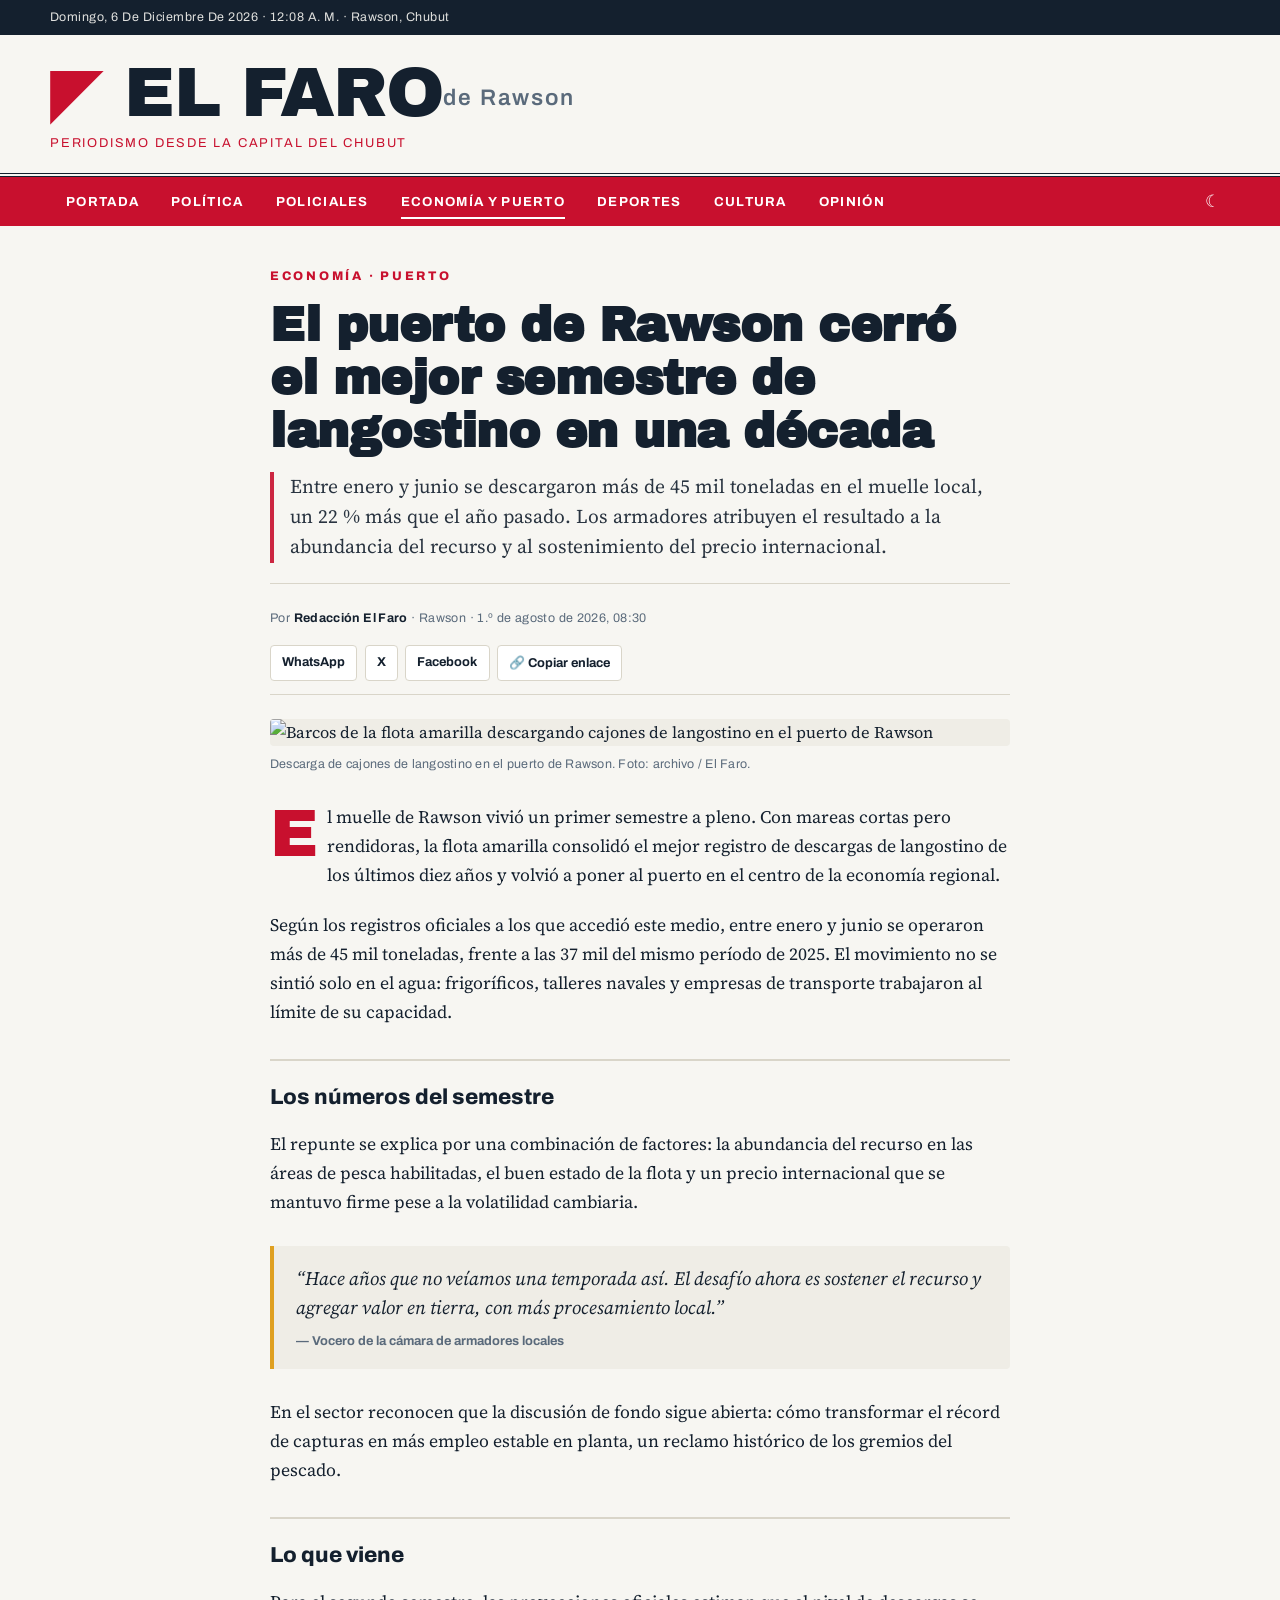
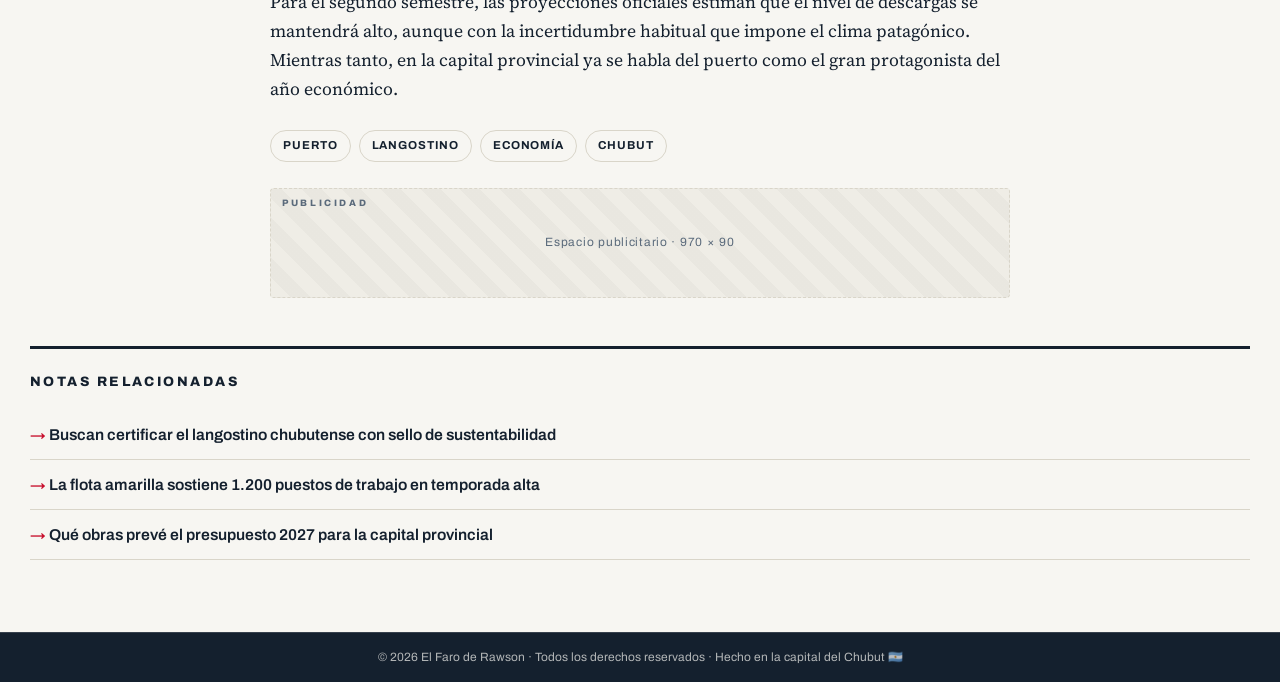
==== articulos/plantilla.html @ 27c84425 "Primer commit: estructura y portada de El Faro de Rawson" ====
<!DOCTYPE html>
<html lang="es">
<head>
  <meta charset="UTF-8">
  <meta name="viewport" content="width=device-width, initial-scale=1.0">
  <title>El puerto de Rawson cerró el mejor semestre de langostino en una década — El Faro de Rawson</title>
  <meta name="description" content="Entre enero y junio se descargaron más de 45 mil toneladas en el muelle local, un 22 % más que el año pasado.">
  <link rel="preconnect" href="https://fonts.googleapis.com">
  <link rel="preconnect" href="https://fonts.gstatic.com" crossorigin>
  <link href="https://fonts.googleapis.com/css2?family=Archivo:ital,wght@0,400;0,600;0,700;0,800;1,400&family=Archivo+Black&family=Source+Serif+4:ital,opsz,wght@0,8..60,400;0,8..60,600;1,8..60,400&display=swap" rel="stylesheet">
  <link rel="stylesheet" href="../assets/css/styles.css">
  <script>
    (function(){var t=localStorage.getItem('tema');
      if(t) document.documentElement.dataset.tema=t;
      else if(matchMedia('(prefers-color-scheme: dark)').matches) document.documentElement.dataset.tema='oscuro';
    })();
    document.documentElement.classList.add('js');
  </script>
</head>
<body>
<div id="progreso" aria-hidden="true"></div>
<a class="skip-link" href="#contenido">Saltar al contenido</a>

<div class="topbar">
  <div class="contenedor topbar__interior">
    <p class="topbar__fecha"><span id="fecha">—</span> · <span id="reloj">—</span> · Rawson, Chubut</p>
  </div>
</div>

<header class="masthead">
  <div class="contenedor masthead__interior">
    <div class="masthead__marca">
      <p class="marca-nombre"><a href="../index.html">EL FARO<span class="marca-de"> de Rawson</span></a></p>
      <p class="marca-tagline">Periodismo desde la capital del Chubut</p>
    </div>
  </div>
</header>

<nav class="nav" id="nav" aria-label="Secciones">
  <div class="contenedor nav__interior">
    <button class="nav__menu-btn" id="menu-btn" aria-expanded="false" aria-controls="nav-links">☰ <span>Secciones</span></button>
    <ul class="nav__links" id="nav-links">
      <li><a class="nav__link" href="../index.html">Portada</a></li>
      <li><a class="nav__link" href="../index.html#politica">Política</a></li>
      <li><a class="nav__link" href="../index.html#policiales">Policiales</a></li>
      <li><a class="nav__link activa" href="../index.html#economia">Economía y Puerto</a></li>
      <li><a class="nav__link" href="../index.html#deportes">Deportes</a></li>
      <li><a class="nav__link" href="../index.html#cultura">Cultura</a></li>
      <li><a class="nav__link" href="../index.html#opinion">Opinión</a></li>
    </ul>
    <div class="nav__acciones">
      <button class="nav__icono" id="btn-tema" aria-label="Cambiar entre modo claro y oscuro">☾</button>
    </div>
  </div>
</nav>

<!-- ✏️ PLANTILLA DE NOTA: duplicá este archivo por artículo (ej: 2026-08-01-titulo-de-la-nota.html)
     y cambiá: volanta, H1, bajada, firma, fecha, foto/epígrafe, cuerpo y etiquetas. -->
<main id="contenido">
  <article class="articulo" itemscope itemtype="https://schema.org/NewsArticle">
    <span class="articulo__kicker" itemprop="articleSection">Economía · Puerto</span>
    <h1 itemprop="headline">El puerto de Rawson cerró el mejor semestre de langostino en una década</h1>
    <p class="articulo__bajada" itemprop="description">Entre enero y junio se descargaron más de 45 mil toneladas en el muelle local, un 22 % más que el año pasado. Los armadores atribuyen el resultado a la abundancia del recurso y al sostenimiento del precio internacional.</p>

    <div class="articulo__meta">
      <p class="byline">Por <strong itemprop="author">Redacción El Faro</strong> · Rawson ·
        <time datetime="2026-08-01T08:30-03:00" itemprop="datePublished">1.º de agosto de 2026, 08:30</time></p>
      <div class="compartir">
        <a class="btn-compartir" id="c-wa" href="#" target="_blank" rel="noopener">WhatsApp</a>
        <a class="btn-compartir" id="c-x" href="#" target="_blank" rel="noopener">X</a>
        <a class="btn-compartir" id="c-fb" href="#" target="_blank" rel="noopener">Facebook</a>
        <button class="btn-compartir" id="btn-copiar">🔗 Copiar enlace</button>
      </div>
    </div>

    <figure class="articulo__hero">
      <img src="https://picsum.photos/seed/puerto-rawson/1400/800" alt="Barcos de la flota amarilla descargando cajones de langostino en el puerto de Rawson" itemprop="image">
      <figcaption>Descarga de cajones de langostino en el puerto de Rawson. Foto: archivo / El Faro.</figcaption>
    </figure>

    <div class="cuerpo" itemprop="articleBody">
      <p>El muelle de Rawson vivió un primer semestre a pleno. Con mareas cortas pero rendidoras, la flota amarilla consolidó el mejor registro de descargas de langostino de los últimos diez años y volvió a poner al puerto en el centro de la economía regional.</p>
      <p>Según los registros oficiales a los que accedió este medio, entre enero y junio se operaron más de 45 mil toneladas, frente a las 37 mil del mismo período de 2025. El movimiento no se sintió solo en el agua: frigoríficos, talleres navales y empresas de transporte trabajaron al límite de su capacidad.</p>

      <h2>Los números del semestre</h2>
      <p>El repunte se explica por una combinación de factores: la abundancia del recurso en las áreas de pesca habilitadas, el buen estado de la flota y un precio internacional que se mantuvo firme pese a la volatilidad cambiaria.</p>
      <blockquote>
        “Hace años que no veíamos una temporada así. El desafío ahora es sostener el recurso y agregar valor en tierra, con más procesamiento local.”
        <cite>— Vocero de la cámara de armadores locales</cite>
      </blockquote>
      <p>En el sector reconocen que la discusión de fondo sigue abierta: cómo transformar el récord de capturas en más empleo estable en planta, un reclamo histórico de los gremios del pescado.</p>

      <h2>Lo que viene</h2>
      <p>Para el segundo semestre, las proyecciones oficiales estiman que el nivel de descargas se mantendrá alto, aunque con la incertidumbre habitual que impone el clima patagónico. Mientras tanto, en la capital provincial ya se habla del puerto como el gran protagonista del año económico.</p>
    </div>

    <div class="etiquetas">
      <a class="chip" href="#">Puerto</a><a class="chip" href="#">Langostino</a>
      <a class="chip" href="#">Economía</a><a class="chip" href="#">Chubut</a>
    </div>

    <!-- ══ PUBLICIDAD ══ Banner fluido dentro de la nota -->
    <div class="ad ad--leaderboard" role="complementary" aria-label="Espacio publicitario">
      <span class="ad__aviso">Espacio publicitario · 970 × 90</span>
    </div>
  </article>

  <section class="relacionadas contenedor">
    <h2>Notas relacionadas</h2>
    <ul>
      <li><a href="#">Buscan certificar el langostino chubutense con sello de sustentabilidad</a></li>
      <li><a href="#">La flota amarilla sostiene 1.200 puestos de trabajo en temporada alta</a></li>
      <li><a href="#">Qué obras prevé el presupuesto 2027 para la capital provincial</a></li>
    </ul>
  </section>
</main>

<footer class="footer">
  <div class="footer__legal">
    <div class="contenedor">
      <p>© <span id="anio">2026</span> El Faro de Rawson · Todos los derechos reservados · Hecho en la capital del Chubut 🇦🇷</p>
    </div>
  </div>
</footer>

<button class="volver-arriba" id="volver-arriba" aria-label="Volver arriba">↑</button>
<script src="../assets/js/main.js"></script>
<script>
  /* Enlaces de compartir con la URL real de la nota */
  (function(){
    var u = encodeURIComponent(location.href), t = encodeURIComponent(document.title);
    var wa = document.getElementById('c-wa'), x = document.getElementById('c-x'), fb = document.getElementById('c-fb');
    if (wa) wa.href = 'https://wa.me/?text=' + t + '%20' + u;
    if (x)  x.href  = 'https://twitter.com/intent/tweet?url=' + u + '&text=' + t;
    if (fb) fb.href = 'https://www.facebook.com/sharer/sharer.php?u=' + u;
  })();
</script>
</body>
</html>
---- assets/css/styles.css ----
/* ════════════════════════════════════════════
   EL FARO DE RAWSON — hoja de estilos
   Paleta: tinta (azul profundo), rojo noticia, papel
   ════════════════════════════════════════════ */

:root{
  --papel:#f7f6f2; --papel-2:#efede6; --blanco:#ffffff;
  --tinta:#14202e; --tinta-suave:#5a6a7b; --linea:#d9d5c9;
  --rojo:#c8102e; --rojo-osc:#8f0b20; --azul:#175a83; --oro:#dfa021;
  --sombra:0 12px 32px rgba(15,25,40,.14);
  --fuente-titulo:'Archivo Black',sans-serif;
  --fuente-ui:'Archivo',sans-serif;
  --fuente-cuerpo:'Source Serif 4',Georgia,serif;
}
[data-tema="oscuro"]{
  --papel:#0f1620; --papel-2:#151f2c; --blanco:#131d29;
  --tinta:#e9edf2; --tinta-suave:#9db0c2; --linea:#263444;
  --rojo:#e5344d; --rojo-osc:#b02036; --azul:#63abd8; --oro:#f0b43c;
  --sombra:0 12px 32px rgba(0,0,0,.55);
}

*,*::before,*::after{margin:0;padding:0;box-sizing:border-box}
html{scroll-behavior:smooth}
body{
  font-family:var(--fuente-cuerpo);font-size:1.02rem;line-height:1.65;
  color:var(--tinta);background:var(--papel);
}
img{display:block;max-width:100%;height:auto;background:var(--papel-2)}
a{color:inherit;text-decoration:none}
ul,ol{list-style:none}
button{font-family:var(--fuente-ui);cursor:pointer}
.contenedor{max-width:1220px;margin:0 auto;padding:0 1.25rem}

.skip-link{position:absolute;left:-999px;top:0;background:var(--rojo);color:#fff;padding:.6rem 1rem;z-index:200}
.skip-link:focus{left:0}
:focus-visible{outline:3px solid var(--azul);outline-offset:2px}
.noscript{background:var(--oro);color:#14202e;text-align:center;padding:.5rem;font-family:var(--fuente-ui);font-size:.85rem}

/* ── Barra superior ── */
.topbar{background:var(--tinta);color:var(--papel);font-family:var(--fuente-ui);font-size:.78rem}
.topbar__interior{display:flex;justify-content:space-between;align-items:center;gap:1rem;padding:.45rem 1.25rem;flex-wrap:wrap}
.topbar__fecha{text-transform:capitalize;letter-spacing:.04em;opacity:.9}
.dolar{display:flex;gap:1.4rem}
.dolar__item{opacity:.85}
.dolar__item strong{color:var(--oro);font-weight:800;margin-left:.25rem}

/* ── Cabecera ── */
.masthead{border-bottom:4px double var(--tinta);background:var(--papel)}
.masthead__interior{display:flex;justify-content:space-between;align-items:flex-end;gap:2rem;padding:1.6rem 1.25rem 1.2rem;flex-wrap:wrap}
.marca-nombre{font-family:var(--fuente-titulo);font-size:clamp(2.6rem,6vw,4.4rem);line-height:.9;letter-spacing:-.02em}
.marca-nombre::before{content:"◤ ";color:var(--rojo)}
.marca-de{font-family:var(--fuente-ui);font-weight:600;font-size:.32em;letter-spacing:.08em;color:var(--tinta-suave);display:inline-block;transform:translateY(-.5em)}
.marca-tagline{font-family:var(--fuente-ui);font-size:.8rem;letter-spacing:.14em;text-transform:uppercase;color:var(--rojo);margin-top:.55rem}
.clima{display:flex;align-items:center;gap:.8rem;border:1px solid var(--linea);background:var(--blanco);padding:.6rem 1rem;border-radius:6px;box-shadow:var(--sombra)}
.clima__icono{font-size:1.9rem}
.clima__datos{display:flex;flex-direction:column;font-family:var(--fuente-ui);line-height:1.25}
.clima__datos strong{font-size:1.35rem;font-weight:800}
.clima__datos span{font-size:.78rem;color:var(--tinta-suave)}
.clima__datos small{font-size:.72rem;color:var(--azul);font-weight:700}

/* ── Navegación ── */
.nav{position:sticky;top:0;z-index:100;background:var(--rojo);transition:box-shadow .3s}
.nav.compacta{box-shadow:0 6px 18px rgba(0,0,0,.28)}
.nav__interior{display:flex;align-items:center;gap:1rem;padding:0 1.25rem}
.nav__links{display:flex;flex-wrap:wrap}
.nav__link{display:block;padding:.85rem 1rem;font-family:var(--fuente-ui);font-weight:700;font-size:.82rem;letter-spacing:.1em;text-transform:uppercase;color:#fff;position:relative;transition:background .25s}
.nav__link::after{content:"";position:absolute;left:1rem;right:1rem;bottom:.45rem;height:2px;background:#fff;transform:scaleX(0);transform-origin:left;transition:transform .3s}
.nav__link:hover::after,.nav__link.activa::after{transform:scaleX(1)}
.nav__link:hover{background:var(--rojo-osc)}
.nav__acciones{margin-left:auto;display:flex;align-items:center;gap:.4rem}
.nav__icono{background:transparent;border:0;color:#fff;font-size:1.05rem;padding:.5rem .6rem;border-radius:4px;transition:background .25s,transform .25s}
.nav__icono:hover{background:var(--rojo-osc);transform:translateY(-1px)}
.buscador{display:flex;overflow:hidden;max-width:0;transition:max-width .35s ease}
.buscador.abierto{max-width:230px}
.buscador input{border:0;padding:.5rem .8rem;font-family:var(--fuente-ui);font-size:.85rem;width:220px;border-radius:4px;color:#14202e}
.nav__menu-btn{display:none;background:transparent;border:0;color:#fff;font-family:var(--fuente-ui);font-weight:700;font-size:.9rem;padding:.8rem 0;letter-spacing:.08em}

/* ── Cinta de último momento ── */
.ticker{display:flex;align-items:stretch;background:var(--tinta);color:var(--papel);overflow:hidden}
.ticker__badge{flex:0 0 auto;display:flex;align-items:center;gap:.5rem;background:var(--rojo);color:#fff;padding:.55rem 1rem;font-family:var(--fuente-ui);font-weight:800;font-size:.72rem;letter-spacing:.16em}
.ticker__badge::before{content:"";width:8px;height:8px;border-radius:50%;background:#fff;animation:pulso 1.2s infinite}
@keyframes pulso{50%{opacity:.2}}
.ticker__vista{flex:1;overflow:hidden;display:flex;align-items:center}
.ticker__pista{display:inline-flex;white-space:nowrap;animation:deslizar 38s linear infinite;font-family:var(--fuente-ui);font-size:.85rem}
.ticker:hover .ticker__pista{animation-play-state:paused}
.ticker__item::after{content:"◆";color:var(--rojo);margin:0 1.6rem;font-size:.7em}
@keyframes deslizar{to{transform:translateX(-50%)}}

/* ── Portada ── */
.portada{display:grid;grid-template-columns:repeat(12,1fr);gap:2rem 2.2rem;padding:2rem 0 1.5rem}
.nota-principal{grid-column:1/9}
.rail{grid-column:9/13;display:flex;flex-direction:column;gap:1.4rem}

.nota__foto{display:block;position:relative;overflow:hidden;border-radius:4px}
.nota__foto img{width:100%;transition:transform .55s ease,filter .55s ease}
.nota:hover .nota__foto img{transform:scale(1.045);filter:contrast(1.05)}
.nota__tag{position:absolute;top:.8rem;left:.8rem;background:var(--rojo);color:#fff;font-family:var(--fuente-ui);font-weight:800;font-size:.68rem;letter-spacing:.16em;padding:.35rem .7rem;border-radius:3px}
.marcador{position:absolute;bottom:.8rem;right:.8rem;background:var(--tinta);color:var(--papel);font-family:var(--fuente-titulo);font-size:1rem;padding:.3rem .7rem;border-radius:4px;letter-spacing:.05em}

.volanta{display:block;font-family:var(--fuente-ui);font-weight:800;font-size:.7rem;letter-spacing:.18em;text-transform:uppercase;color:var(--rojo);margin-bottom:.4rem}
.v-provincia{color:var(--azul)} .v-ciudad{color:var(--oro)}
.v-economia{color:var(--azul)} .v-policiales{color:var(--rojo-osc)}
.v-deportes{color:#1e7d3c} .v-cultura{color:#7a4bb5}
[data-tema="oscuro"] .v-deportes{color:#5ec98a} [data-tema="oscuro"] .v-cultura{color:#c09af0}

.nota__titulo{font-family:var(--fuente-titulo);font-size:1.15rem;line-height:1.22;margin:.2rem 0 .5rem}
.nota__titulo a{background:linear-gradient(var(--rojo),var(--rojo)) no-repeat 0 100%/0 3px;transition:background-size .35s ease;padding-bottom:3px}
.nota:hover .nota__titulo a{background-size:100% 3px}
.nota__titulo--grande{font-size:clamp(1.8rem,3.4vw,2.9rem);line-height:1.08;letter-spacing:-.01em;margin-top:.9rem}
.nota__titulo--mediana{font-size:clamp(1.3rem,2vw,1.65rem)}
.bajada{font-size:1.08rem;color:var(--tinta);opacity:.88;max-width:62ch}
.bajada--corta{font-size:.95rem}
.byline{font-family:var(--fuente-ui);font-size:.78rem;color:var(--tinta-suave);margin-top:.7rem;letter-spacing:.03em}
.byline strong{color:var(--tinta)}

.nota--mini{border-bottom:1px solid var(--linea);padding-bottom:1.2rem}
.nota--lista{border-bottom:1px solid var(--linea);padding:1rem 0}
.nota--lista:first-child{padding-top:0}
.nota--lista .nota__titulo{font-size:1.05rem}

/* ── Lo más leído ── */
.caja-titulo{font-family:var(--fuente-ui);font-weight:800;font-size:.8rem;letter-spacing:.18em;text-transform:uppercase;border-top:3px solid var(--rojo);padding-top:.7rem;margin-bottom:.6rem}
.mas-leidas li{display:flex;gap:.9rem;align-items:baseline;padding:.55rem 0;border-bottom:1px solid var(--linea);transition:transform .25s}
.mas-leidas li:hover{transform:translateX(5px)}
.mas-leidas .num{font-family:var(--fuente-titulo);font-size:1.9rem;color:var(--rojo);opacity:.85;line-height:1;min-width:1.2ch}
.mas-leidas a{font-family:var(--fuente-ui);font-weight:600;font-size:.9rem;line-height:1.35}
.mas-leidas a:hover{color:var(--rojo)}

/* ── Publicidad ── */
.ad{position:relative;display:grid;place-items:center;border:1px dashed var(--linea);border-radius:4px;
    background:repeating-linear-gradient(45deg,transparent 0 14px,rgba(120,120,120,.05) 14px 28px),var(--papel-2)}
.ad::before{content:"PUBLICIDAD";position:absolute;top:.45rem;left:.7rem;font-family:var(--fuente-ui);font-weight:800;font-size:.58rem;letter-spacing:.28em;color:var(--tinta-suave)}
.ad--leaderboard{min-height:110px;margin:1.2rem 0 2rem}
.ad--mpu{min-height:266px;margin-top:1.2rem}
.ad__aviso{font-family:var(--fuente-ui);font-size:.75rem;color:var(--tinta-suave);letter-spacing:.06em}

/* ── Secciones ── */
.seccion{padding:1.6rem 0 2.2rem}
.seccion__encabezado{display:flex;align-items:baseline;gap:1rem;border-top:3px solid var(--tinta);padding-top:.7rem;margin-bottom:1.4rem;flex-wrap:wrap}
.seccion__encabezado h2{font-family:var(--fuente-ui);font-weight:800;font-size:1rem;letter-spacing:.14em;text-transform:uppercase;background:var(--tinta);color:var(--papel);padding:.5rem .95rem}
.seccion__dato{font-family:var(--fuente-ui);font-size:.75rem;letter-spacing:.1em;text-transform:uppercase;color:var(--tinta-suave)}
.seccion__encabezado--claro{border-top-color:var(--oro)}
.seccion__encabezado--claro h2{background:var(--oro);color:#14202e}
.seccion__encabezado--claro .seccion__dato{color:var(--papel);opacity:.7}
.seccion__grid{display:grid;grid-template-columns:1.45fr 1fr;gap:2.2rem;align-items:start}
.seccion__grid--invertido{grid-template-columns:1fr 1.45fr}

/* ── Policiales ── */
.policiales{display:grid;grid-template-columns:1fr 1fr;gap:0 2.5rem}
.nota--policial{display:flex;gap:1rem;align-items:baseline;border-left:4px solid var(--rojo);padding:.9rem 1rem;margin-bottom:.9rem;background:var(--blanco);border-radius:0 4px 4px 0;box-shadow:0 2px 8px rgba(15,25,40,.06);transition:transform .25s,box-shadow .25s}
.nota--policial:hover{transform:translateX(6px);box-shadow:var(--sombra)}
.nota--policial .hora{font-family:var(--fuente-titulo);color:var(--rojo);font-size:1.05rem;white-space:nowrap}
.nota--policial .nota__titulo{font-size:1.02rem;margin:0}

/* ── Opinión ── */
.opinion{background:var(--tinta);color:var(--papel);padding:2rem 0 2.6rem;margin:1.5rem 0}
.opinion__grid{display:grid;grid-template-columns:repeat(3,1fr);gap:2rem}
.opinion__nota{border-top:3px solid var(--oro);padding-top:1rem;transition:transform .3s}
.opinion__nota:hover{transform:translateY(-5px)}
.opinion__tipo{font-family:var(--fuente-ui);font-weight:800;font-size:.66rem;letter-spacing:.24em;color:var(--oro)}
.opinion__titulo{font-family:var(--fuente-titulo);font-size:1.35rem;margin:.5rem 0 .7rem}
.opinion__titulo a:hover{color:var(--oro)}
.opinion__cita{font-style:italic;font-size:1rem;opacity:.9;line-height:1.6}
.opinion__firma{font-family:var(--fuente-ui);font-weight:700;font-size:.82rem;margin-top:.9rem;color:var(--oro)}

/* ── Pie ── */
.footer{background:var(--tinta);color:var(--papel);margin-top:2rem}
.footer__grid{display:grid;grid-template-columns:1.6fr 1fr 1fr 1.2fr;gap:2.5rem;padding:2.6rem 1.25rem}
.footer__nombre{font-family:var(--fuente-titulo);font-size:1.7rem;margin-bottom:.7rem}
.footer__nombre span{font-family:var(--fuente-ui);font-weight:600;font-size:.6em;color:var(--oro)}
.footer__col p{font-size:.92rem;opacity:.85}
.footer__col h3{font-family:var(--fuente-ui);font-weight:800;font-size:.75rem;letter-spacing:.2em;text-transform:uppercase;color:var(--oro);margin-bottom:.9rem}
.footer__col li{margin-bottom:.5rem;font-size:.92rem}
.footer__col a{opacity:.85;transition:opacity .2s,color .2s}
.footer__col a:hover{opacity:1;color:var(--oro)}
.boletin{margin-top:1.2rem}
.boletin label{display:block;font-family:var(--fuente-ui);font-size:.8rem;font-weight:700;margin-bottom:.5rem;letter-spacing:.04em}
.boletin__fila{display:flex;gap:.5rem}
.boletin input{flex:1;padding:.6rem .8rem;border:1px solid var(--linea);border-radius:4px;font-family:var(--fuente-ui);font-size:.88rem;color:var(--tinta)}
.boletin button{background:var(--rojo);color:#fff;border:0;padding:.6rem 1.1rem;border-radius:4px;font-weight:800;font-size:.8rem;letter-spacing:.08em;text-transform:uppercase;transition:background .25s,transform .2s}
.boletin button:hover{background:var(--rojo-osc);transform:translateY(-2px)}
.boletin__msg{font-family:var(--fuente-ui);font-size:.8rem;color:var(--oro);margin-top:.5rem;min-height:1.1em}
.footer__legal{border-top:1px solid rgba(255,255,255,.15)}
.footer__legal p{font-family:var(--fuente-ui);font-size:.75rem;opacity:.7;padding:.9rem 1.25rem;text-align:center}

/* ── Botón volver arriba ── */
.volver-arriba{position:fixed;right:1.3rem;bottom:1.3rem;width:46px;height:46px;border-radius:50%;border:0;background:var(--rojo);color:#fff;font-size:1.3rem;box-shadow:var(--sombra);opacity:0;pointer-events:none;transform:translateY(12px);transition:opacity .3s,transform .3s,background .25s;z-index:120}
.volver-arriba.visible{opacity:1;pointer-events:auto;transform:none}
.volver-arriba:hover{background:var(--rojo-osc)}

/* ── Página de artículo ── */
#progreso{position:fixed;top:0;left:0;height:4px;width:0;background:var(--rojo);z-index:300;transition:width .1s linear}
.articulo{max-width:780px;margin:0 auto;padding:2.2rem 1.25rem 1rem}
.articulo__kicker{font-family:var(--fuente-ui);font-weight:800;font-size:.78rem;letter-spacing:.22em;color:var(--rojo);text-transform:uppercase}
.articulo h1{font-family:var(--fuente-titulo);font-size:clamp(1.9rem,4.2vw,3rem);line-height:1.1;letter-spacing:-.01em;margin:.7rem 0 .9rem}
.articulo__bajada{font-size:1.22rem;line-height:1.55;opacity:.9;border-left:4px solid var(--rojo);padding-left:1rem;margin-bottom:1.3rem}
.articulo__meta{display:flex;justify-content:space-between;align-items:center;gap:1rem;flex-wrap:wrap;border-top:1px solid var(--linea);border-bottom:1px solid var(--linea);padding:.8rem 0;margin-bottom:1.5rem;font-family:var(--fuente-ui);font-size:.82rem;color:var(--tinta-suave)}
.compartir{display:flex;gap:.45rem}
.btn-compartir{border:1px solid var(--linea);background:var(--blanco);color:var(--tinta);border-radius:4px;padding:.4rem .7rem;font-size:.8rem;font-weight:700;transition:background .25s,color .25s,transform .2s}
.btn-compartir:hover{background:var(--tinta);color:var(--papel);transform:translateY(-2px)}
.articulo__hero{margin:0 0 1.8rem}
.articulo__hero img{width:100%;border-radius:4px}
.articulo__hero figcaption{font-family:var(--fuente-ui);font-size:.78rem;color:var(--tinta-suave);margin-top:.5rem;letter-spacing:.02em}
.cuerpo p{margin-bottom:1.3rem;font-size:1.1rem}
.cuerpo>p:first-of-type::first-letter{font-family:var(--fuente-titulo);font-size:3.8em;float:left;line-height:.82;padding:.06em .14em 0 0;color:var(--rojo)}
.cuerpo h2{font-family:var(--fuente-ui);font-weight:800;font-size:1.35rem;margin:2rem 0 .9rem;border-top:2px solid var(--linea);padding-top:1.2rem}
.cuerpo blockquote{border-left:4px solid var(--oro);background:var(--papel-2);padding:1.1rem 1.4rem;margin:1.8rem 0;font-style:italic;font-size:1.18rem;line-height:1.55;border-radius:0 4px 4px 0}
.cuerpo blockquote cite{display:block;font-style:normal;font-family:var(--fuente-ui);font-size:.8rem;font-weight:700;margin-top:.6rem;color:var(--tinta-suave)}
.etiquetas{display:flex;gap:.5rem;flex-wrap:wrap;margin:1.6rem 0}
.chip{font-family:var(--fuente-ui);font-size:.72rem;font-weight:700;letter-spacing:.08em;text-transform:uppercase;border:1px solid var(--linea);padding:.35rem .75rem;border-radius:99px;transition:background .25s,color .25s}
.chip:hover{background:var(--rojo);color:#fff;border-color:var(--rojo)}
.relacionadas{border-top:3px solid var(--tinta);padding:1.4rem 0 2.5rem}
.relacionadas h2{font-family:var(--fuente-ui);font-weight:800;font-size:.85rem;letter-spacing:.18em;text-transform:uppercase;margin-bottom:1rem}
.relacionadas li{border-bottom:1px solid var(--linea);padding:.7rem 0}
.relacionadas a{font-family:var(--fuente-ui);font-weight:600;font-size:.98rem}
.relacionadas a::before{content:"→ ";color:var(--rojo)}
.relacionadas a:hover{color:var(--rojo)}

/* ── Animaciones de aparición ── */
.js .reveal{opacity:0;transform:translateY(20px);transition:opacity .6s ease,transform .6s ease}
.js .reveal.visible{opacity:1;transform:none}

/* ── Responsive ── */
@media (max-width:1080px){
  .portada{grid-template-columns:1fr}
  .nota-principal,.rail{grid-column:auto}
  .rail{display:grid;grid-template-columns:1fr 1fr;gap:1.4rem;align-items:start}
  .seccion__grid,.seccion__grid--invertido{grid-template-columns:1fr}
  .opinion__grid{grid-template-columns:1fr}
  .footer__grid{grid-template-columns:1fr 1fr}
}
@media (max-width:760px){
  .nav__menu-btn{display:block}
  .nav__interior{flex-wrap:wrap;padding:.2rem 1.25rem}
  .nav__links{display:none;width:100%;flex-direction:column}
  .nav__links.abierto{display:flex}
  .nav__link{border-top:1px solid rgba(255,255,255,.18)}
  .rail{grid-template-columns:1fr}
  .policiales{grid-template-columns:1fr}
  .footer__grid{grid-template-columns:1fr}
  .masthead__interior{justify-content:center;text-align:center}
  .clima{width:100%;justify-content:center}
}

/* ── Impresión (estilo edición papel) ── */
@media print{
  .topbar,.nav,.ticker,.ad,.boletin,.volver-arriba,.compartir,.footer__legal{display:none!important}
  body{background:#fff;color:#000}
  .nota__titulo a{background:none}
}

/* ── Respeto por movimiento reducido ── */
@media (prefers-reduced-motion:reduce){
  *,*::before,*::after{animation:none!important;transition:none!important}
  html{scroll-behavior:auto}
  .js .reveal{opacity:1;transform:none}
}
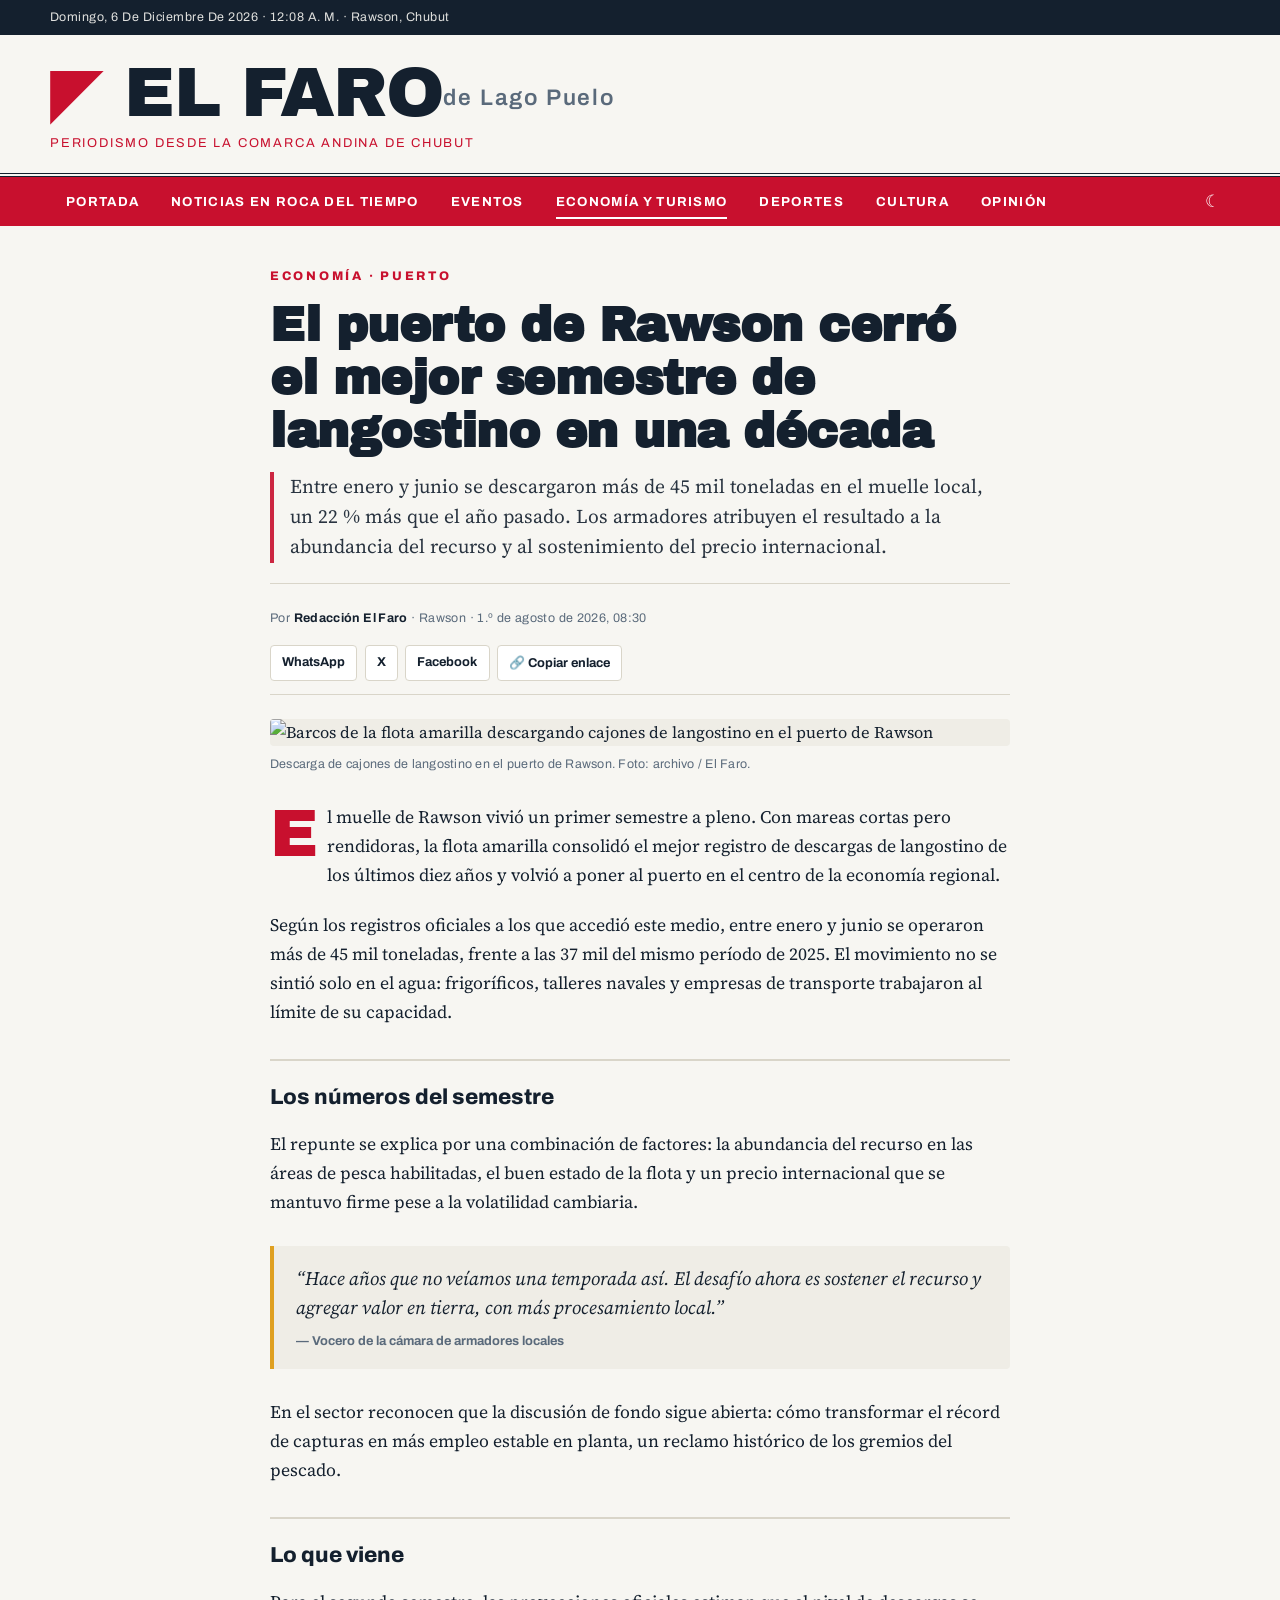
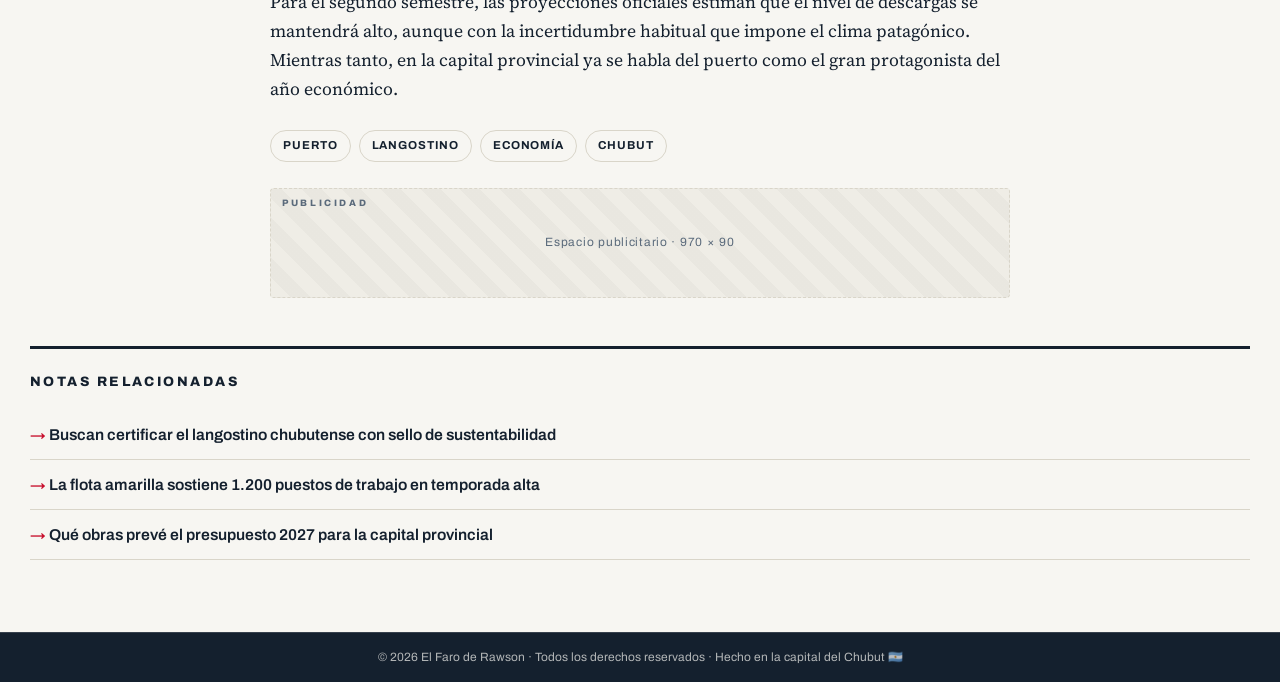
==== commit 0a548f0c: "Actualizacion de plantilla.html" ====
--- a/articulos/plantilla.html
+++ b/articulos/plantilla.html
@@ -30,8 +30,8 @@
 <header class="masthead">
   <div class="contenedor masthead__interior">
     <div class="masthead__marca">
-      <p class="marca-nombre"><a href="../index.html">EL FARO<span class="marca-de"> de Rawson</span></a></p>
-      <p class="marca-tagline">Periodismo desde la capital del Chubut</p>
+      <p class="marca-nombre"><a href="../index.html">EL FARO<span class="marca-de"> de Lago Puelo</span></a></p>
+      <p class="marca-tagline">Periodismo desde la Comarca Andina de Chubut</p>
     </div>
   </div>
 </header>
@@ -41,9 +41,9 @@
     <button class="nav__menu-btn" id="menu-btn" aria-expanded="false" aria-controls="nav-links">☰ <span>Secciones</span></button>
     <ul class="nav__links" id="nav-links">
       <li><a class="nav__link" href="../index.html">Portada</a></li>
-      <li><a class="nav__link" href="../index.html#politica">Política</a></li>
-      <li><a class="nav__link" href="../index.html#policiales">Policiales</a></li>
-      <li><a class="nav__link activa" href="../index.html#economia">Economía y Puerto</a></li>
+      <li><a class="nav__link" href="../index.html#politica">Noticias en Roca del Tiempo</a></li>
+      <li><a class="nav__link" href="../index.html#policiales">Eventos</a></li>
+      <li><a class="nav__link activa" href="../index.html#economia">Economía y Turismo</a></li>
       <li><a class="nav__link" href="../index.html#deportes">Deportes</a></li>
       <li><a class="nav__link" href="../index.html#cultura">Cultura</a></li>
       <li><a class="nav__link" href="../index.html#opinion">Opinión</a></li>
--- a/assets/css/styles.css
+++ b/assets/css/styles.css
@@ -88,7 +88,7 @@
 
 /* ── Portada ── */
 .portada{display:grid;grid-template-columns:repeat(12,1fr);gap:2rem 2.2rem;padding:2rem 0 1.5rem}
-.nota-principal{grid-column:1/9}
+.nota--principal{grid-column:1/9}
 .rail{grid-column:9/13;display:flex;flex-direction:column;gap:1.4rem}
 
 .nota__foto{display:block;position:relative;overflow:hidden;border-radius:4px}
@@ -126,13 +126,59 @@
 .mas-leidas a{font-family:var(--fuente-ui);font-weight:600;font-size:.9rem;line-height:1.35}
 .mas-leidas a:hover{color:var(--rojo)}
 
-/* ── Publicidad ── */
+/* ── Publicidad (slots / placeholders) ── */
 .ad{position:relative;display:grid;place-items:center;border:1px dashed var(--linea);border-radius:4px;
     background:repeating-linear-gradient(45deg,transparent 0 14px,rgba(120,120,120,.05) 14px 28px),var(--papel-2)}
 .ad::before{content:"PUBLICIDAD";position:absolute;top:.45rem;left:.7rem;font-family:var(--fuente-ui);font-weight:800;font-size:.58rem;letter-spacing:.28em;color:var(--tinta-suave)}
 .ad--leaderboard{min-height:110px;margin:1.2rem 0 2rem}
 .ad--mpu{min-height:266px;margin-top:1.2rem}
 .ad__aviso{font-family:var(--fuente-ui);font-size:.75rem;color:var(--tinta-suave);letter-spacing:.06em}
+
+/* ══ BANNER PUBLICITARIO — billboard 970×250 con campaña viva ══ */
+.banner-pub{position:relative;overflow:hidden;isolation:isolate;border-radius:6px;margin:1.6rem 0 0;
+  --bp-fondo:#0b2540; --bp-fondo2:#103a63; --bp-acento:#f2b705; --bp-claro:#eaf2fb;
+  background:linear-gradient(120deg,var(--bp-fondo) 0%,var(--bp-fondo2) 60%,#0a1f38 100%);
+  color:var(--bp-claro);box-shadow:0 16px 40px rgba(8,20,35,.28);
+  transition:transform .35s ease,box-shadow .35s ease}
+.banner-pub:hover{transform:translateY(-3px);box-shadow:0 22px 52px rgba(8,20,35,.4)}
+.banner-pub__sello{position:absolute;top:.6rem;left:.7rem;z-index:3;font-family:var(--fuente-ui);
+  font-weight:800;font-size:.56rem;letter-spacing:.3em;color:rgba(234,242,251,.62);
+  background:rgba(0,0,0,.3);padding:.25rem .55rem;border-radius:3px}
+/* brillo que barre el banner (shimmer) */
+.banner-pub::after{content:"";position:absolute;inset:0;z-index:2;pointer-events:none;
+  background:linear-gradient(115deg,transparent 30%,rgba(255,255,255,.16) 48%,transparent 66%);
+  transform:translateX(-120%);animation:bp-shimmer 6.5s ease-in-out 1.5s infinite}
+@keyframes bp-shimmer{0%{transform:translateX(-120%)}42%,100%{transform:translateX(120%)}}
+.banner-pub__grid{position:relative;z-index:1;display:grid;grid-template-columns:300px 1fr;align-items:stretch;min-height:230px}
+/* visual de marca */
+.banner-pub__visual{position:relative;overflow:hidden;display:grid;place-items:center;padding:1.4rem;
+  background:radial-gradient(120% 120% at 80% 20%,rgba(242,183,5,.22),transparent 55%)}
+.banner-pub__sol{position:absolute;right:-46px;top:-46px;width:190px;height:190px;border-radius:50%;
+  background:radial-gradient(circle at 35% 35%,var(--bp-acento),#c98e00 70%);
+  box-shadow:0 0 60px rgba(242,183,5,.45);opacity:.92}
+.banner-pub__lineas{position:absolute;inset:0;opacity:.16;
+  background:repeating-linear-gradient(115deg,transparent 0 22px,rgba(255,255,255,.5) 22px 24px)}
+.banner-pub__logo{position:relative;z-index:1;text-align:center}
+.banner-pub__logo b{display:block;font-family:var(--fuente-titulo);font-size:1.5rem;letter-spacing:.02em;line-height:1;color:#fff}
+.banner-pub__logo span{display:block;font-family:var(--fuente-ui);font-weight:700;font-size:.62rem;
+  letter-spacing:.34em;text-transform:uppercase;color:var(--bp-acento);margin-top:.45rem}
+/* copy del anuncio */
+.banner-pub__copy{position:relative;z-index:1;display:flex;flex-direction:column;justify-content:center;
+  gap:.5rem;padding:1.6rem 1.8rem}
+.banner-pub__kicker{font-family:var(--fuente-ui);font-weight:800;font-size:.66rem;letter-spacing:.24em;
+  text-transform:uppercase;color:var(--bp-acento)}
+.banner-pub__titulo{font-family:var(--fuente-titulo);font-size:clamp(1.5rem,3.4vw,2.5rem);line-height:1.02;
+  color:#fff;letter-spacing:-.01em}
+.banner-pub__titulo em{font-style:normal;color:var(--bp-acento)}
+.banner-pub__bajada{font-family:var(--fuente-ui);font-size:.95rem;color:rgba(234,242,251,.82);max-width:46ch}
+.banner-pub__fila{display:flex;align-items:center;gap:1.1rem;flex-wrap:wrap;margin-top:.4rem}
+.banner-pub__cta{font-family:var(--fuente-ui);font-weight:800;font-size:.8rem;letter-spacing:.1em;
+  text-transform:uppercase;background:var(--bp-acento);color:#0b2540;padding:.7rem 1.3rem;border-radius:3px;
+  display:inline-flex;align-items:center;gap:.5rem;transition:transform .25s,box-shadow .25s,background .25s}
+.banner-pub__cta:hover{transform:translateX(4px);box-shadow:0 8px 22px rgba(242,183,5,.4);background:#ffd24a}
+.banner-pub__cta .flecha{transition:transform .25s}
+.banner-pub__cta:hover .flecha{transform:translateX(4px)}
+.banner-pub__micro{font-family:var(--fuente-ui);font-size:.72rem;letter-spacing:.06em;color:rgba(234,242,251,.6)}
 
 /* ── Secciones ── */
 .seccion{padding:1.6rem 0 2.2rem}
@@ -220,10 +266,42 @@
 .js .reveal{opacity:0;transform:translateY(20px);transition:opacity .6s ease,transform .6s ease}
 .js .reveal.visible{opacity:1;transform:none}
 
+/* ══ PRIMERA PLANA — hero editorial con foto de la ciudad ══ */
+.hero-fp{position:relative;overflow:hidden;min-height:clamp(420px,62vh,640px);
+  display:flex;align-items:flex-end;color:#fff;isolation:isolate}
+.hero-fp__fondo{position:absolute;inset:-8% 0;background:
+  url('https://picsum.photos/seed/rawson-playa-union-atardecer/1900/1100') center/cover no-repeat;
+  transform:scale(1.06);transition:transform 8s ease;will-change:transform;z-index:-2}
+.hero-fp:hover .hero-fp__fondo{transform:scale(1.12)}
+.hero-fp__tinta{position:absolute;inset:0;z-index:-1;
+  background:linear-gradient(105deg,rgba(10,16,24,.94) 0%,rgba(10,16,24,.72) 42%,rgba(200,16,46,.30) 100%),
+             linear-gradient(0deg,rgba(10,16,24,.96) 4%,rgba(10,16,24,0) 60%)}
+.hero-fp__interior{padding:3.4rem 1.25rem 3rem;max-width:880px}
+.hero-fp__kicker{display:flex;align-items:center;gap:.8rem;font-family:var(--fuente-ui);
+  font-weight:800;font-size:.74rem;letter-spacing:.26em;text-transform:uppercase;
+  color:var(--oro);opacity:0;transform:translateY(14px);animation:fp-subir .7s .15s forwards}
+.hero-fp__linea{width:46px;height:3px;background:var(--rojo);
+  transform:scaleX(0);transform-origin:left;animation:fp-linea .6s .5s forwards}
+.hero-fp__titulo{font-family:var(--fuente-titulo);line-height:.96;letter-spacing:-.015em;
+  font-size:clamp(2.6rem,7vw,5.4rem);margin:1rem 0 1.1rem;text-shadow:0 4px 30px rgba(0,0,0,.5);
+  opacity:0;transform:translateY(22px);animation:fp-subir .8s .35s forwards}
+.hero-fp__bajada{font-family:var(--fuente-cuerpo);font-size:clamp(1.05rem,2vw,1.35rem);
+  line-height:1.5;max-width:54ch;opacity:0;transform:translateY(18px);animation:fp-subir .8s .55s forwards}
+.hero-fp__pie{display:flex;align-items:center;gap:1.4rem;flex-wrap:wrap;margin-top:1.8rem;
+  opacity:0;transform:translateY(16px);animation:fp-subir .8s .75s forwards}
+.hero-fp__cta{font-family:var(--fuente-ui);font-weight:800;font-size:.82rem;letter-spacing:.12em;
+  text-transform:uppercase;background:var(--rojo);color:#fff;padding:.85rem 1.5rem;border-radius:3px;
+  box-shadow:0 10px 26px rgba(200,16,46,.4);transition:transform .25s,background .25s,box-shadow .25s}
+.hero-fp__cta:hover{background:var(--rojo-osc);transform:translateY(-3px);box-shadow:0 16px 34px rgba(200,16,46,.5)}
+.hero-fp__dateline{font-family:var(--fuente-ui);font-size:.8rem;letter-spacing:.08em;
+  text-transform:capitalize;opacity:.85}
+@keyframes fp-subir{to{opacity:1;transform:none}}
+@keyframes fp-linea{to{transform:scaleX(1)}}
+
 /* ── Responsive ── */
 @media (max-width:1080px){
   .portada{grid-template-columns:1fr}
-  .nota-principal,.rail{grid-column:auto}
+  .nota--principal,.rail{grid-column:auto}
   .rail{display:grid;grid-template-columns:1fr 1fr;gap:1.4rem;align-items:start}
   .seccion__grid,.seccion__grid--invertido{grid-template-columns:1fr}
   .opinion__grid{grid-template-columns:1fr}
@@ -241,10 +319,18 @@
   .masthead__interior{justify-content:center;text-align:center}
   .clima{width:100%;justify-content:center}
 }
+/* banner publicitario en móvil */
+@media (max-width:720px){
+  .banner-pub__grid{grid-template-columns:1fr;min-height:0}
+  .banner-pub__visual{padding:1.6rem 1rem;min-height:118px}
+  .banner-pub__sol{width:130px;height:130px;right:-30px;top:-30px}
+  .banner-pub__copy{padding:1.2rem 1.2rem 1.4rem}
+  .banner-pub__titulo{font-size:clamp(1.4rem,6vw,1.9rem)}
+}
 
 /* ── Impresión (estilo edición papel) ── */
 @media print{
-  .topbar,.nav,.ticker,.ad,.boletin,.volver-arriba,.compartir,.footer__legal{display:none!important}
+  .topbar,.nav,.ticker,.ad,.banner-pub,.boletin,.volver-arriba,.compartir,.footer__legal{display:none!important}
   body{background:#fff;color:#000}
   .nota__titulo a{background:none}
 }
@@ -254,4 +340,5 @@
   *,*::before,*::after{animation:none!important;transition:none!important}
   html{scroll-behavior:auto}
   .js .reveal{opacity:1;transform:none}
+  .banner-pub::after{display:none}
 }
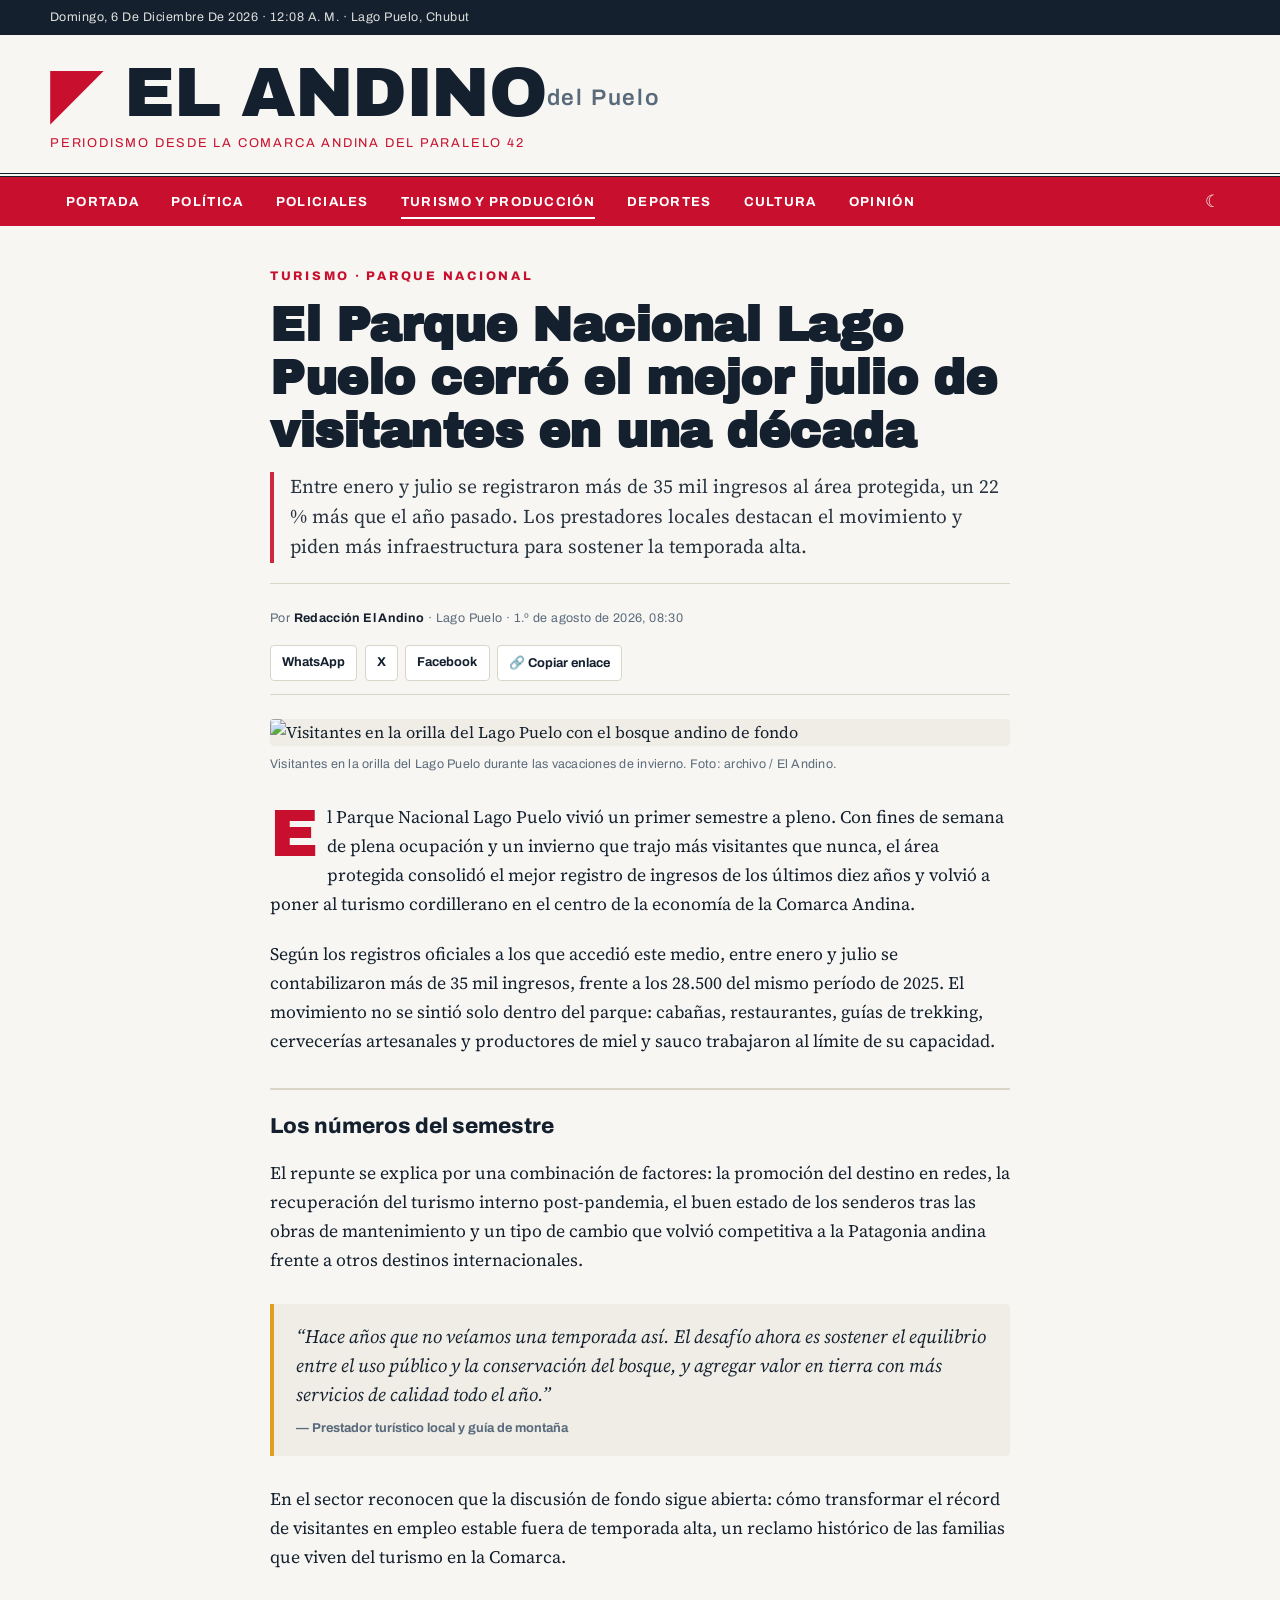
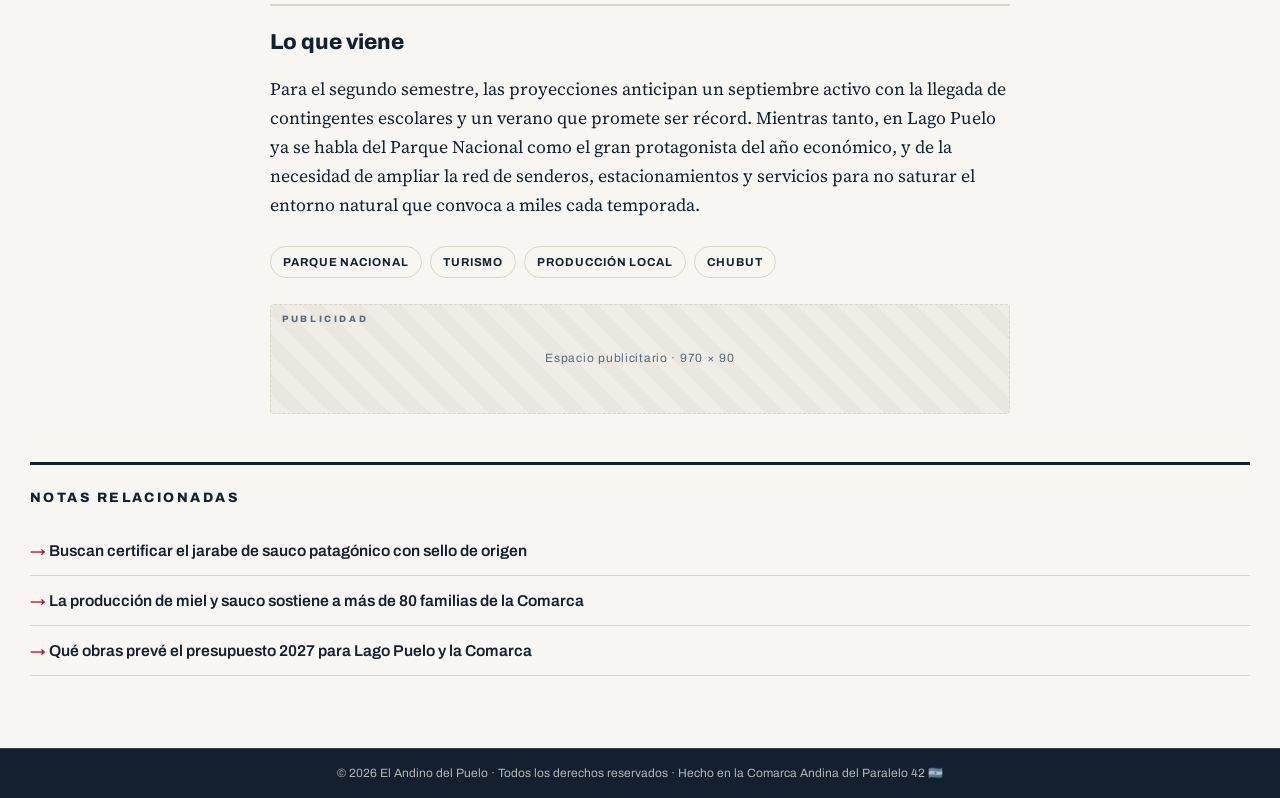
==== commit aa075b1a: "Plantilla adaptada a Lago Puelo - El Andino del Puelo" ====
--- a/articulos/plantilla.html
+++ b/articulos/plantilla.html
@@ -3,8 +3,8 @@
 <head>
   <meta charset="UTF-8">
   <meta name="viewport" content="width=device-width, initial-scale=1.0">
-  <title>El puerto de Rawson cerró el mejor semestre de langostino en una década — El Faro de Rawson</title>
-  <meta name="description" content="Entre enero y junio se descargaron más de 45 mil toneladas en el muelle local, un 22 % más que el año pasado.">
+  <title>El Parque Nacional Lago Puelo cerró el mejor julio de visitantes en una década — El Andino del Puelo</title>
+  <meta name="description" content="Entre enero y julio se registraron más de 35 mil ingresos al área protegida, un 22 % más que el año pasado. Prestadores locales piden más infraestructura para la temporada alta.">
   <link rel="preconnect" href="https://fonts.googleapis.com">
   <link rel="preconnect" href="https://fonts.gstatic.com" crossorigin>
   <link href="https://fonts.googleapis.com/css2?family=Archivo:ital,wght@0,400;0,600;0,700;0,800;1,400&family=Archivo+Black&family=Source+Serif+4:ital,opsz,wght@0,8..60,400;0,8..60,600;1,8..60,400&display=swap" rel="stylesheet">
@@ -23,15 +23,15 @@
 
 <div class="topbar">
   <div class="contenedor topbar__interior">
-    <p class="topbar__fecha"><span id="fecha">—</span> · <span id="reloj">—</span> · Rawson, Chubut</p>
+    <p class="topbar__fecha"><span id="fecha">—</span> · <span id="reloj">—</span> · Lago Puelo, Chubut</p>
   </div>
 </div>
 
 <header class="masthead">
   <div class="contenedor masthead__interior">
     <div class="masthead__marca">
-      <p class="marca-nombre"><a href="../index.html">EL FARO<span class="marca-de"> de Lago Puelo</span></a></p>
-      <p class="marca-tagline">Periodismo desde la Comarca Andina de Chubut</p>
+      <p class="marca-nombre"><a href="../index.html">EL ANDINO<span class="marca-de"> del Puelo</span></a></p>
+      <p class="marca-tagline">Periodismo desde la Comarca Andina del Paralelo 42</p>
     </div>
   </div>
 </header>
@@ -41,9 +41,9 @@
     <button class="nav__menu-btn" id="menu-btn" aria-expanded="false" aria-controls="nav-links">☰ <span>Secciones</span></button>
     <ul class="nav__links" id="nav-links">
       <li><a class="nav__link" href="../index.html">Portada</a></li>
-      <li><a class="nav__link" href="../index.html#politica">Noticias en Roca del Tiempo</a></li>
-      <li><a class="nav__link" href="../index.html#policiales">Eventos</a></li>
-      <li><a class="nav__link activa" href="../index.html#economia">Economía y Turismo</a></li>
+      <li><a class="nav__link" href="../index.html#politica">Política</a></li>
+      <li><a class="nav__link" href="../index.html#policiales">Policiales</a></li>
+      <li><a class="nav__link activa" href="../index.html#produccion">Turismo y Producción</a></li>
       <li><a class="nav__link" href="../index.html#deportes">Deportes</a></li>
       <li><a class="nav__link" href="../index.html#cultura">Cultura</a></li>
       <li><a class="nav__link" href="../index.html#opinion">Opinión</a></li>
@@ -58,12 +58,12 @@
      y cambiá: volanta, H1, bajada, firma, fecha, foto/epígrafe, cuerpo y etiquetas. -->
 <main id="contenido">
   <article class="articulo" itemscope itemtype="https://schema.org/NewsArticle">
-    <span class="articulo__kicker" itemprop="articleSection">Economía · Puerto</span>
-    <h1 itemprop="headline">El puerto de Rawson cerró el mejor semestre de langostino en una década</h1>
-    <p class="articulo__bajada" itemprop="description">Entre enero y junio se descargaron más de 45 mil toneladas en el muelle local, un 22 % más que el año pasado. Los armadores atribuyen el resultado a la abundancia del recurso y al sostenimiento del precio internacional.</p>
+    <span class="articulo__kicker" itemprop="articleSection">Turismo · Parque Nacional</span>
+    <h1 itemprop="headline">El Parque Nacional Lago Puelo cerró el mejor julio de visitantes en una década</h1>
+    <p class="articulo__bajada" itemprop="description">Entre enero y julio se registraron más de 35 mil ingresos al área protegida, un 22 % más que el año pasado. Los prestadores locales destacan el movimiento y piden más infraestructura para sostener la temporada alta.</p>
 
     <div class="articulo__meta">
-      <p class="byline">Por <strong itemprop="author">Redacción El Faro</strong> · Rawson ·
+      <p class="byline">Por <strong itemprop="author">Redacción El Andino</strong> · Lago Puelo ·
         <time datetime="2026-08-01T08:30-03:00" itemprop="datePublished">1.º de agosto de 2026, 08:30</time></p>
       <div class="compartir">
         <a class="btn-compartir" id="c-wa" href="#" target="_blank" rel="noopener">WhatsApp</a>
@@ -74,29 +74,29 @@
     </div>
 
     <figure class="articulo__hero">
-      <img src="https://picsum.photos/seed/puerto-rawson/1400/800" alt="Barcos de la flota amarilla descargando cajones de langostino en el puerto de Rawson" itemprop="image">
-      <figcaption>Descarga de cajones de langostino en el puerto de Rawson. Foto: archivo / El Faro.</figcaption>
+      <img src="https://picsum.photos/seed/lago-puelo-parque/1400/800" alt="Visitantes en la orilla del Lago Puelo con el bosque andino de fondo" itemprop="image">
+      <figcaption>Visitantes en la orilla del Lago Puelo durante las vacaciones de invierno. Foto: archivo / El Andino.</figcaption>
     </figure>
 
     <div class="cuerpo" itemprop="articleBody">
-      <p>El muelle de Rawson vivió un primer semestre a pleno. Con mareas cortas pero rendidoras, la flota amarilla consolidó el mejor registro de descargas de langostino de los últimos diez años y volvió a poner al puerto en el centro de la economía regional.</p>
-      <p>Según los registros oficiales a los que accedió este medio, entre enero y junio se operaron más de 45 mil toneladas, frente a las 37 mil del mismo período de 2025. El movimiento no se sintió solo en el agua: frigoríficos, talleres navales y empresas de transporte trabajaron al límite de su capacidad.</p>
+      <p>El Parque Nacional Lago Puelo vivió un primer semestre a pleno. Con fines de semana de plena ocupación y un invierno que trajo más visitantes que nunca, el área protegida consolidó el mejor registro de ingresos de los últimos diez años y volvió a poner al turismo cordillerano en el centro de la economía de la Comarca Andina.</p>
+      <p>Según los registros oficiales a los que accedió este medio, entre enero y julio se contabilizaron más de 35 mil ingresos, frente a los 28.500 del mismo período de 2025. El movimiento no se sintió solo dentro del parque: cabañas, restaurantes, guías de trekking, cervecerías artesanales y productores de miel y sauco trabajaron al límite de su capacidad.</p>
 
       <h2>Los números del semestre</h2>
-      <p>El repunte se explica por una combinación de factores: la abundancia del recurso en las áreas de pesca habilitadas, el buen estado de la flota y un precio internacional que se mantuvo firme pese a la volatilidad cambiaria.</p>
+      <p>El repunte se explica por una combinación de factores: la promoción del destino en redes, la recuperación del turismo interno post-pandemia, el buen estado de los senderos tras las obras de mantenimiento y un tipo de cambio que volvió competitiva a la Patagonia andina frente a otros destinos internacionales.</p>
       <blockquote>
-        “Hace años que no veíamos una temporada así. El desafío ahora es sostener el recurso y agregar valor en tierra, con más procesamiento local.”
-        <cite>— Vocero de la cámara de armadores locales</cite>
+        “Hace años que no veíamos una temporada así. El desafío ahora es sostener el equilibrio entre el uso público y la conservación del bosque, y agregar valor en tierra con más servicios de calidad todo el año.”
+        <cite>— Prestador turístico local y guía de montaña</cite>
       </blockquote>
-      <p>En el sector reconocen que la discusión de fondo sigue abierta: cómo transformar el récord de capturas en más empleo estable en planta, un reclamo histórico de los gremios del pescado.</p>
+      <p>En el sector reconocen que la discusión de fondo sigue abierta: cómo transformar el récord de visitantes en empleo estable fuera de temporada alta, un reclamo histórico de las familias que viven del turismo en la Comarca.</p>
 
       <h2>Lo que viene</h2>
-      <p>Para el segundo semestre, las proyecciones oficiales estiman que el nivel de descargas se mantendrá alto, aunque con la incertidumbre habitual que impone el clima patagónico. Mientras tanto, en la capital provincial ya se habla del puerto como el gran protagonista del año económico.</p>
+      <p>Para el segundo semestre, las proyecciones anticipan un septiembre activo con la llegada de contingentes escolares y un verano que promete ser récord. Mientras tanto, en Lago Puelo ya se habla del Parque Nacional como el gran protagonista del año económico, y de la necesidad de ampliar la red de senderos, estacionamientos y servicios para no saturar el entorno natural que convoca a miles cada temporada.</p>
     </div>
 
     <div class="etiquetas">
-      <a class="chip" href="#">Puerto</a><a class="chip" href="#">Langostino</a>
-      <a class="chip" href="#">Economía</a><a class="chip" href="#">Chubut</a>
+      <a class="chip" href="#">Parque Nacional</a><a class="chip" href="#">Turismo</a>
+      <a class="chip" href="#">Producción Local</a><a class="chip" href="#">Chubut</a>
     </div>
 
     <!-- ══ PUBLICIDAD ══ Banner fluido dentro de la nota -->
@@ -108,9 +108,9 @@
   <section class="relacionadas contenedor">
     <h2>Notas relacionadas</h2>
     <ul>
-      <li><a href="#">Buscan certificar el langostino chubutense con sello de sustentabilidad</a></li>
-      <li><a href="#">La flota amarilla sostiene 1.200 puestos de trabajo en temporada alta</a></li>
-      <li><a href="#">Qué obras prevé el presupuesto 2027 para la capital provincial</a></li>
+      <li><a href="#">Buscan certificar el jarabe de sauco patagónico con sello de origen</a></li>
+      <li><a href="#">La producción de miel y sauco sostiene a más de 80 familias de la Comarca</a></li>
+      <li><a href="#">Qué obras prevé el presupuesto 2027 para Lago Puelo y la Comarca</a></li>
     </ul>
   </section>
 </main>
@@ -118,7 +118,7 @@
 <footer class="footer">
   <div class="footer__legal">
     <div class="contenedor">
-      <p>© <span id="anio">2026</span> El Faro de Rawson · Todos los derechos reservados · Hecho en la capital del Chubut 🇦🇷</p>
+      <p>© <span id="anio">2026</span> El Andino del Puelo · Todos los derechos reservados · Hecho en la Comarca Andina del Paralelo 42 🇦🇷</p>
     </div>
   </div>
 </footer>
